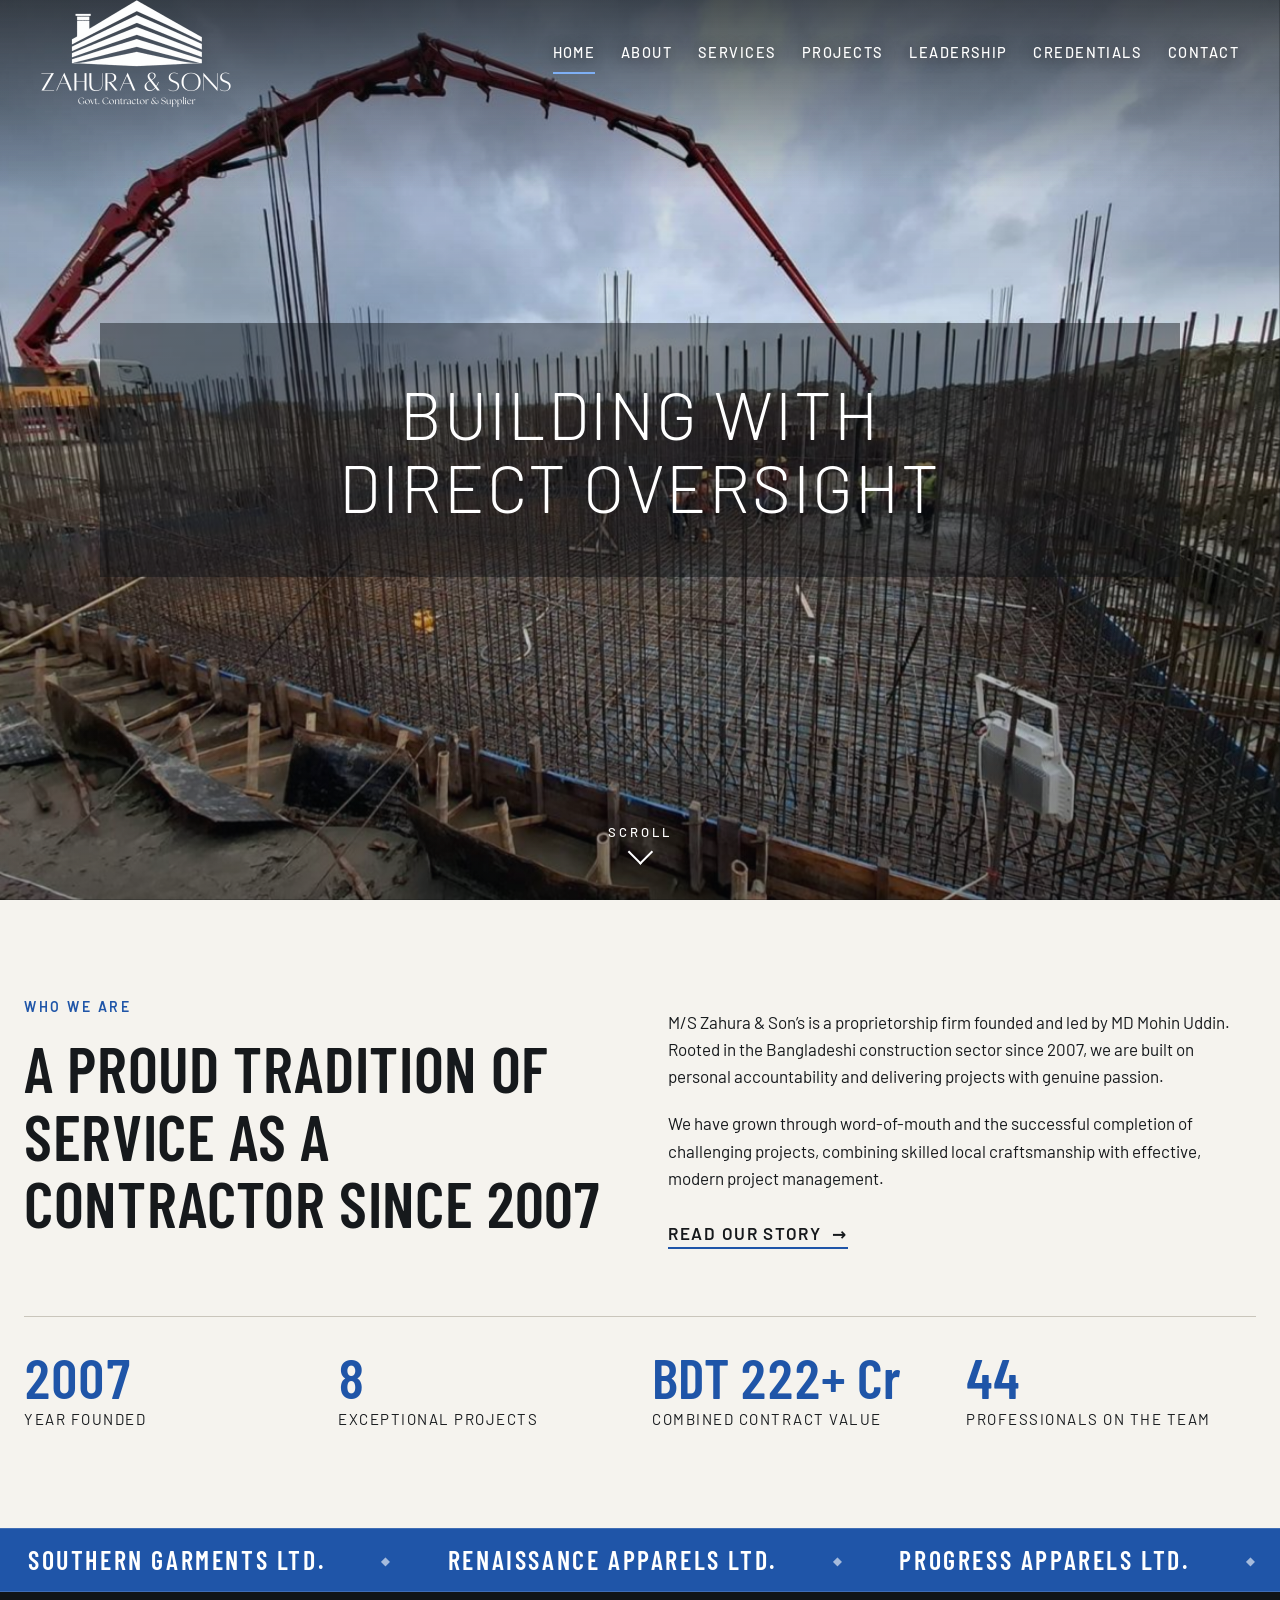
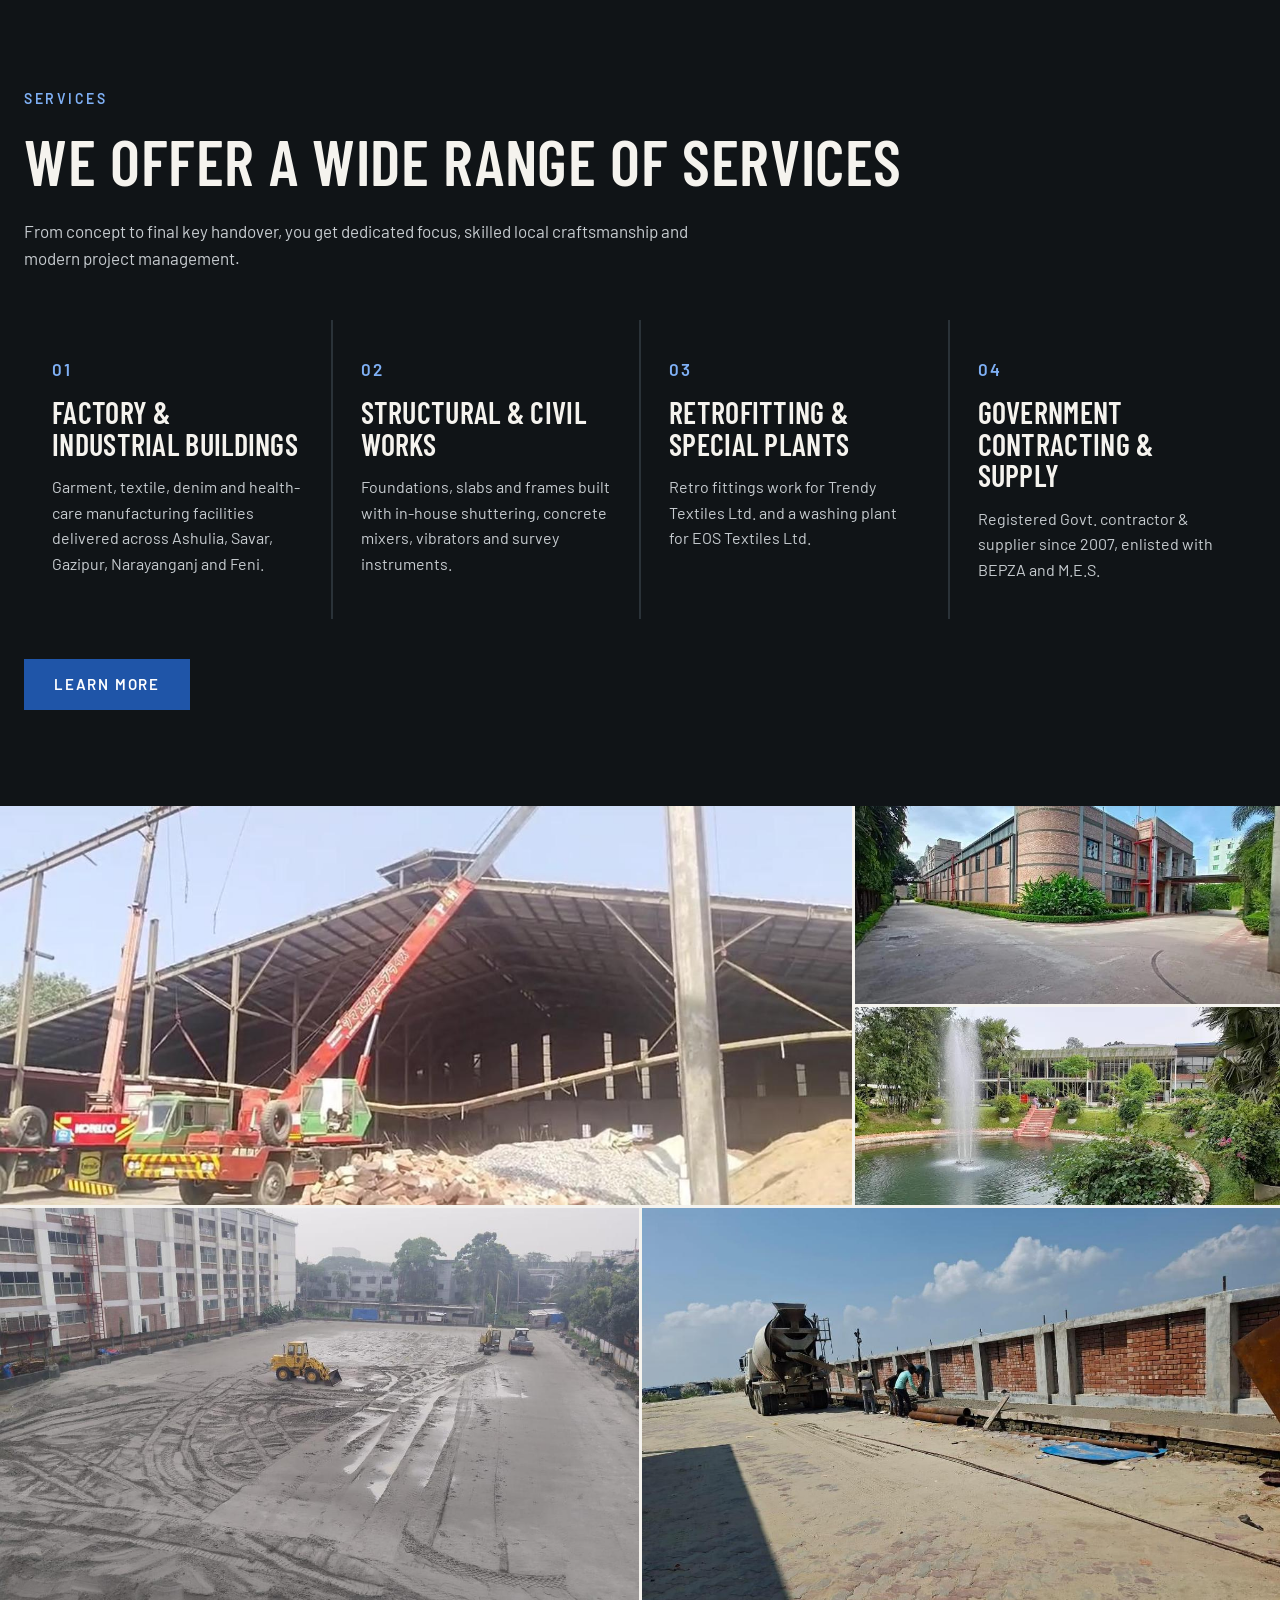
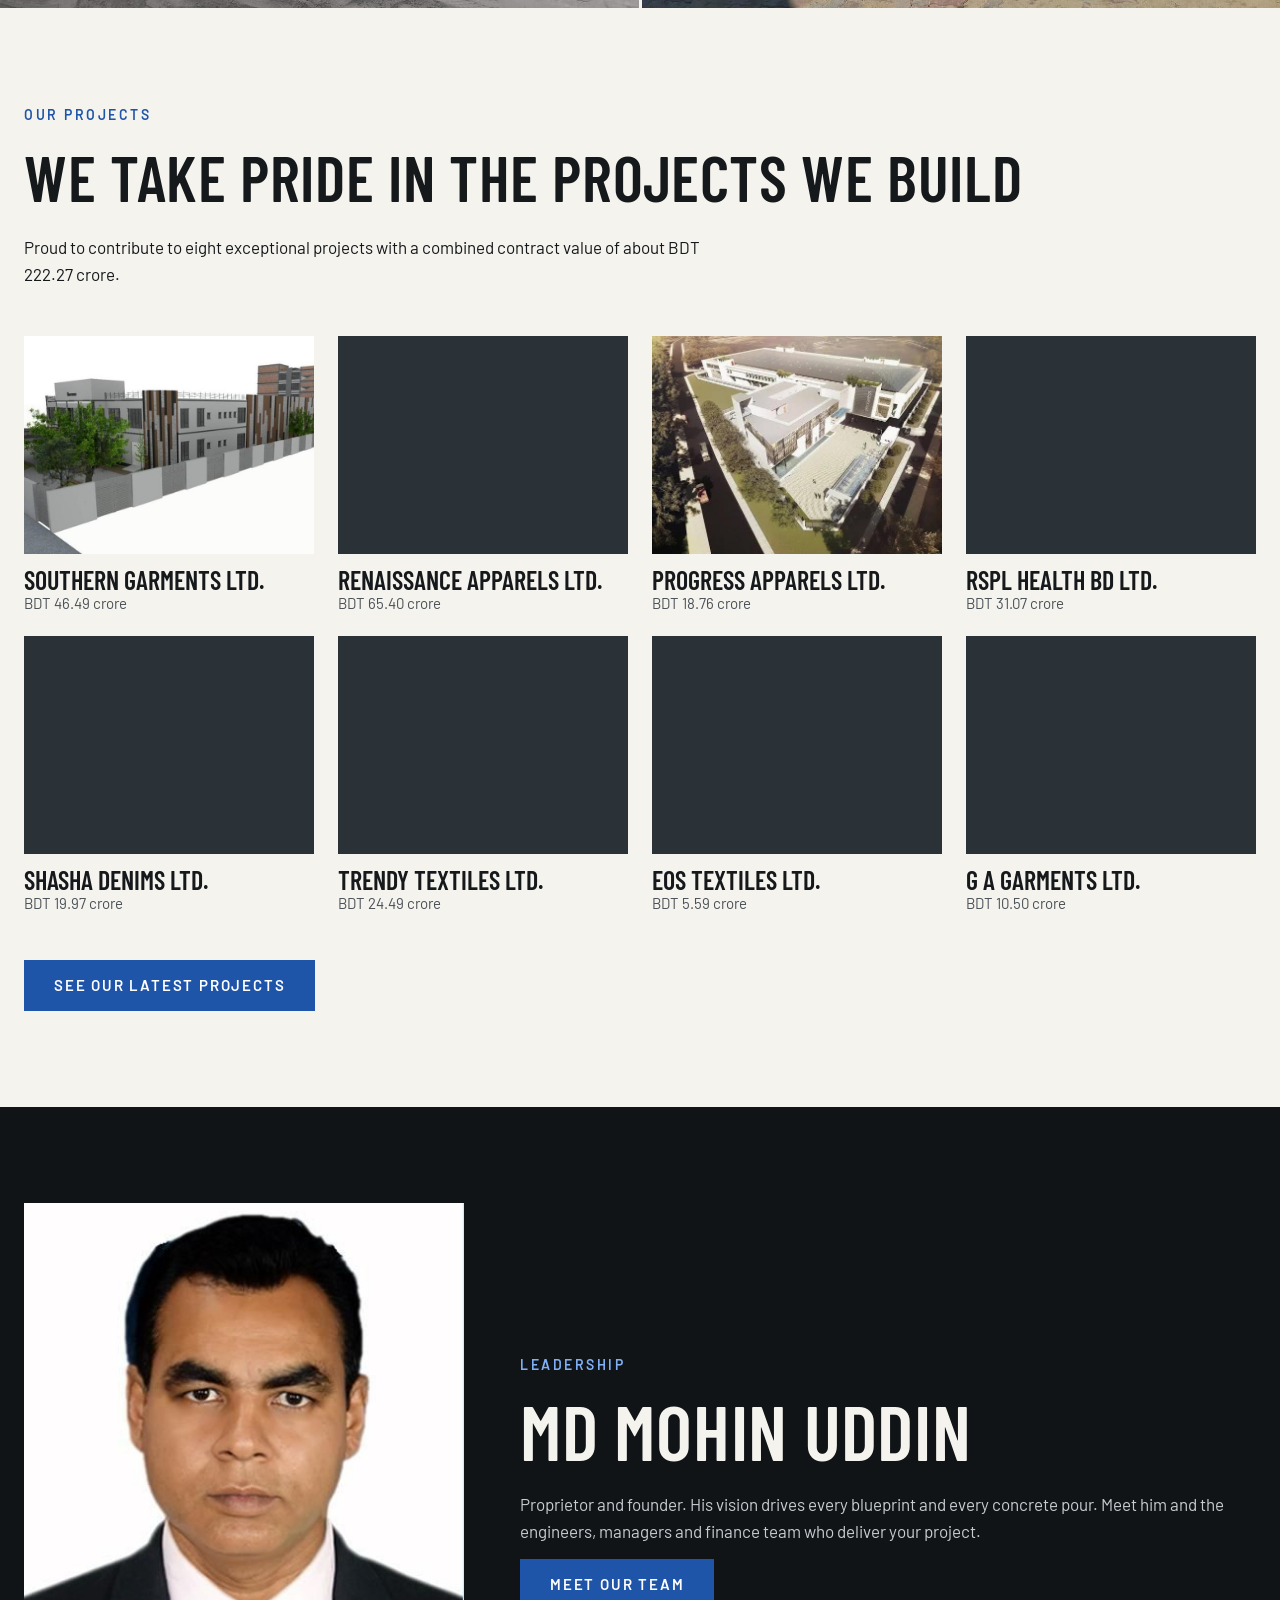
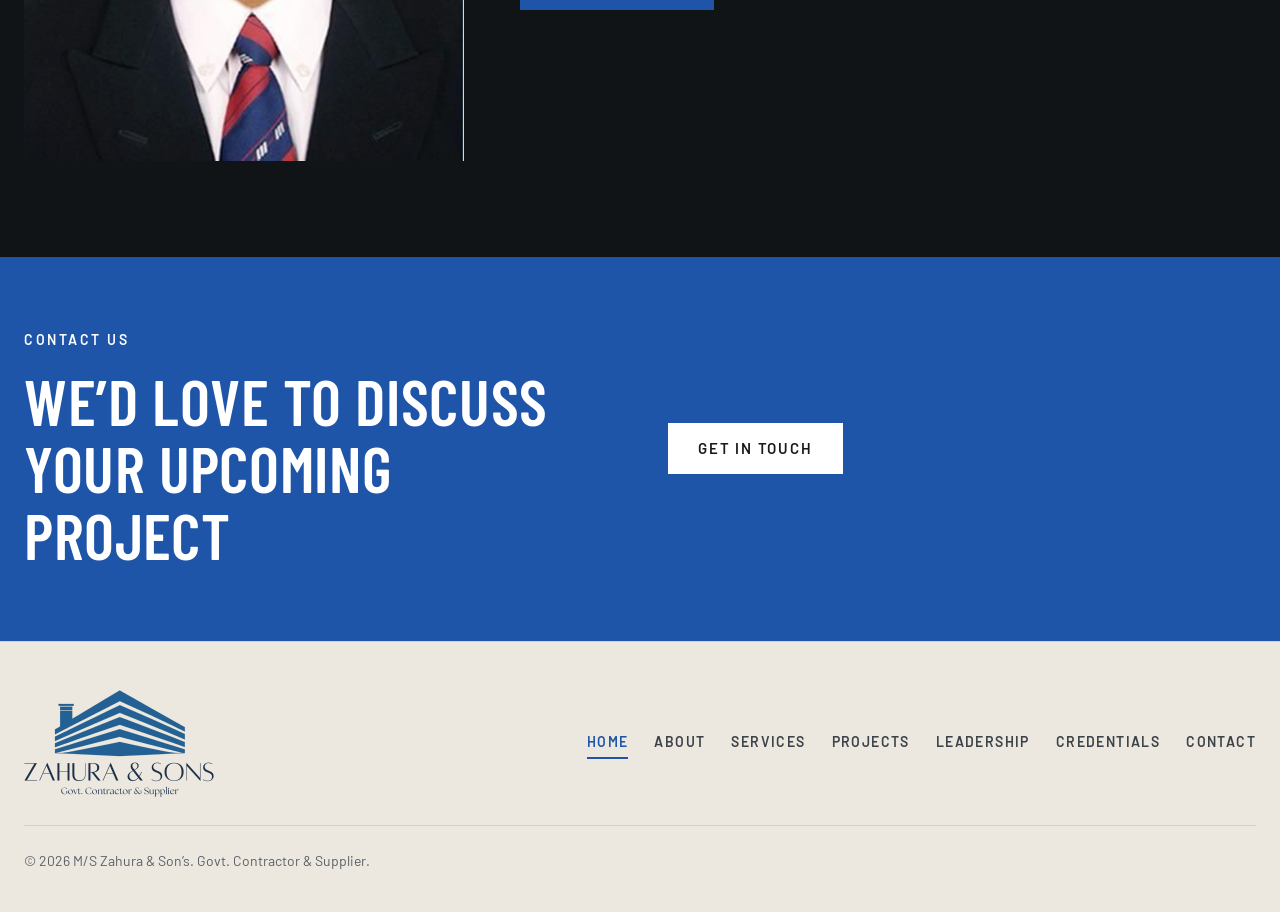
==== index.html @ 0e196f3f "All the files of Zahura & Sons Unchanged main" ====
<!doctype html>
<html lang="en">
<head>
<meta charset="utf-8">
<meta name="viewport" content="width=device-width, initial-scale=1, viewport-fit=cover">
<title>M/S Zahura &amp; Son’s — Govt. Contractor &amp; Supplier</title>
<meta name="description" content="M/S Zahura &amp; Son’s is a government contractor and supplier building factories and industrial projects across Bangladesh since 2007.">
<meta name="theme-color" content="#f5f3ee">
<meta property="og:title" content="M/S Zahura &amp; Son’s — Govt. Contractor &amp; Supplier">
<meta property="og:description" content="M/S Zahura &amp; Son’s is a government contractor and supplier building factories and industrial projects across Bangladesh since 2007.">
<meta property="og:type" content="website">
<link rel="icon" type="image/png" href="images/favicon.png">
<link rel="apple-touch-icon" href="images/apple-touch-icon.png">
<link rel="preconnect" href="https://fonts.googleapis.com">
<link rel="preconnect" href="https://fonts.gstatic.com" crossorigin>
<link rel="stylesheet" href="https://fonts.googleapis.com/css2?family=Barlow+Condensed:wght@500;600&amp;family=Barlow:wght@300;400;500;600&amp;display=swap">
<link rel="preload" as="image" href="images/projects/rspl-health-07.jpg" fetchpriority="high">
<link rel="stylesheet" href="css/styles.css?v=20261030">
</head>
<body>
<a class="skip" href="#main">Skip to content</a>
<header class="site-header top" id="top"><div class="bar">
<a class="brand" href="index.html" aria-label="M/S Zahura &amp; Sons, Govt. Contractor &amp; Supplier: home"><img class="logo-stack" src="images/logo-stacked.png" width="760" height="428" alt="M/S Zahura &amp; Sons, Govt. Contractor &amp; Supplier"><img class="logo-wide" src="images/logo-horizontal.png" width="1100" height="103" alt="M/S Zahura &amp; Sons, Govt. Contractor &amp; Supplier"></a>
<button class="menu" type="button" aria-expanded="false" aria-controls="site-nav" aria-label="Open menu"><span class="bars" aria-hidden="true"><i></i><i></i><i></i></span></button>
<nav class="links" id="site-nav" aria-label="Main"><a href="index.html" class="on" aria-current="page">Home</a><a href="about.html">About</a><a href="services.html">Services</a><a href="projects.html">Projects</a><a href="leadership.html">Leadership</a><a href="credentials.html">Credentials</a><a href="contact.html">Contact</a></nav>
</div></header>
<section class="hero" aria-label="Building with direct oversight">
<div class="hero-bg"><img src="images/projects/rspl-health-07.jpg" width="1200" height="809" alt="Concrete pump boom placing concrete over foundation reinforcement at an industrial site" fetchpriority="high" decoding="async" style="--pos:50% 55%;--pos-m:40% 50%"></div>
<div class="hero-in"><h1 class="hero-t">Building with direct oversight</h1></div>
<a class="hero-scroll" href="#main">Scroll</a>
</section>
<main id="main"><section class="sec" id="intro"><div class="w"><div class="two"><div><p class="eye">Who we are</p><h2>A proud tradition of service as a contractor since 2007</h2></div><div><p>M/S Zahura &amp; Son’s is a proprietorship firm founded and led by MD Mohin Uddin. Rooted in the Bangladeshi construction sector since 2007, we are built on personal accountability and delivering projects with genuine passion.</p><p class="mt20">We have grown through word-of-mouth and the successful completion of challenging projects, combining skilled local craftsmanship with effective, modern project management.</p><a class="lnk" href="about.html">Read our story</a></div></div>
<div class="stats"><div><strong>2007</strong><span>Year founded</span></div><div><strong>8</strong><span>Exceptional projects</span></div><div><strong>BDT 222+ Cr</strong><span>Combined contract value</span></div><div><strong>44</strong><span>Professionals on the team</span></div></div></div></section><div class="tick" aria-label="Clients we have built for"><div class="tick-t" aria-hidden="true"><span>Southern Garments Ltd.</span><span>Renaissance Apparels Ltd.</span><span>Progress Apparels Ltd.</span><span>RSPL Health BD Ltd.</span><span>Shasha Denims Ltd.</span><span>Trendy Textiles Ltd.</span><span>EOS Textiles Ltd.</span><span>G A Garments Ltd.</span><span>Southern Garments Ltd.</span><span>Renaissance Apparels Ltd.</span><span>Progress Apparels Ltd.</span><span>RSPL Health BD Ltd.</span><span>Shasha Denims Ltd.</span><span>Trendy Textiles Ltd.</span><span>EOS Textiles Ltd.</span><span>G A Garments Ltd.</span></div></div><section class="sec dk" id="services"><div class="w"><p class="eye">Services</p><h2>We offer a wide range of services</h2><p class="lede dk-l">From concept to final key handover, you get dedicated focus, skilled local craftsmanship and modern project management.</p><div class="sg"><div class="sc"><span>01</span><h3>Factory &amp; industrial buildings</h3><p>Garment, textile, denim and health-care manufacturing facilities delivered across Ashulia, Savar, Gazipur, Narayanganj and Feni.</p></div><div class="sc"><span>02</span><h3>Structural &amp; civil works</h3><p>Foundations, slabs and frames built with in-house shuttering, concrete mixers, vibrators and survey instruments.</p></div><div class="sc"><span>03</span><h3>Retrofitting &amp; special plants</h3><p>Retro fittings work for Trendy Textiles Ltd. and a washing plant for EOS Textiles Ltd.</p></div><div class="sc"><span>04</span><h3>Government contracting &amp; supply</h3><p>Registered Govt. contractor &amp; supplier since 2007, enlisted with BEPZA and M.E.S.</p></div></div><p class="mt40"><a class="btn" href="services.html">Learn more</a></p></div></section><div class="gal"><img class="gs" src="images/projects/ga-garments-04.jpg" alt="Crane lifting a steel roof frame at G A Garments Ltd." width="1200" height="575" loading="lazy" decoding="async"><img class="gs" src="images/projects/southern-garments-04.jpg" alt="Curved brick factory block at Southern Garments Ltd." width="680" height="510" loading="lazy" decoding="async"><img class="gs" src="images/projects/renaissance-apparels-03.jpg" alt="Landscaped pond and courtyard at Renaissance Apparels Ltd." width="680" height="382" loading="lazy" decoding="async"><img class="gs" src="images/projects/shasha-denims-03.jpg" alt="Wheel loader levelling the ground at Shasha Denims Ltd." width="1200" height="900" loading="lazy" decoding="async"><img class="gs" src="images/projects/rspl-health-22.jpg" alt="Concrete mixer truck beside a new brick wall at RSPL Health BD Ltd." width="1200" height="810" loading="lazy" decoding="async"></div><section class="sec" id="projects"><div class="w"><p class="eye">Our projects</p><h2>We take pride in the projects we build</h2><p class="lede">Proud to contribute to eight exceptional projects with a combined contract value of about BDT 222.27 crore.</p><div class="pzg"><figure class="pz"><img class="ph" src="images/projects/southern-garments-02.jpg" alt="Southern Garments Ltd. site photo" loading="lazy" decoding="async"><figcaption>Southern Garments Ltd.<small>BDT 46.49 crore</small></figcaption></figure><figure class="pz"><img class="ph" src="images/projects/renaissance-apparels-01.jpg" alt="Renaissance Apparels Ltd. site photo" loading="lazy" decoding="async"><figcaption>Renaissance Apparels Ltd.<small>BDT 65.40 crore</small></figcaption></figure><figure class="pz"><img class="ph" src="images/projects/progress-apparels-01.jpg" alt="Progress Apparels Ltd. site photo" loading="lazy" decoding="async"><figcaption>Progress Apparels Ltd.<small>BDT 18.76 crore</small></figcaption></figure><figure class="pz"><img class="ph" src="images/projects/rspl-health-01.jpg" alt="RSPL Health BD Ltd. site photo" loading="lazy" decoding="async"><figcaption>RSPL Health BD Ltd.<small>BDT 31.07 crore</small></figcaption></figure><figure class="pz"><img class="ph" src="images/projects/shasha-denims-01.jpg" alt="Shasha Denims Ltd. site photo" loading="lazy" decoding="async"><figcaption>Shasha Denims Ltd.<small>BDT 19.97 crore</small></figcaption></figure><figure class="pz"><img class="ph" src="images/projects/trendy-textiles-01.jpg" alt="Trendy Textiles Ltd. site photo" loading="lazy" decoding="async"><figcaption>Trendy Textiles Ltd.<small>BDT 24.49 crore</small></figcaption></figure><figure class="pz"><img class="ph" src="images/projects/eos-textiles-01.jpg" alt="EOS Textiles Ltd. site photo" loading="lazy" decoding="async"><figcaption>EOS Textiles Ltd.<small>BDT 5.59 crore</small></figcaption></figure><figure class="pz"><img class="ph" src="images/projects/ga-garments-01.jpg" alt="G A Garments Ltd. site photo" loading="lazy" decoding="async"><figcaption>G A Garments Ltd.<small>BDT 10.50 crore</small></figcaption></figure></div><p class="mt48"><a class="btn" href="projects.html">See our latest projects</a></p></div></section><section class="sec dk" id="leadership"><div class="w"><div class="lead nb"><img src="images/owner.jpg" alt="MD Mohin Uddin, Proprietor"><div><p class="eye">Leadership</p><h3>MD Mohin Uddin</h3><p>Proprietor and founder. His vision drives every blueprint and every concrete pour. Meet him and the engineers, managers and finance team who deliver your project.</p><a class="btn" href="leadership.html">Meet our team</a></div></div></div></section><section class="cta" id="cta"><div class="w"><div class="two"><div><p class="eye">Contact us</p><h2>We’d love to discuss your upcoming project</h2></div><div><a class="btn" href="contact.html">Get in touch</a></div></div></div></section></main>
<footer class="ft"><div class="w"><a class="brand" href="index.html" aria-label="M/S Zahura &amp; Sons: home"><img src="images/logo-stacked.png" width="760" height="428" alt="M/S Zahura &amp; Sons, Govt. Contractor &amp; Supplier" loading="lazy" decoding="async"></a><nav aria-label="Footer"><a href="index.html" class="on" aria-current="page">Home</a><a href="about.html">About</a><a href="services.html">Services</a><a href="projects.html">Projects</a><a href="leadership.html">Leadership</a><a href="credentials.html">Credentials</a><a href="contact.html">Contact</a></nav><span class="copy">© 2026 M/S Zahura &amp; Son’s. Govt. Contractor &amp; Supplier.</span></div></footer>
<script src="js/config.js?v=20261026" defer></script>
<script src="js/main.js?v=20261030" defer></script>
<script src="js/animate.js?v=20261026" defer></script>
</body>
</html>
---- css/styles.css ----
/* ==========================================================================
   M/S Zahura & Son's: stylesheet
   Sections: 1 Base · 2 Header & menu · 3 Full-screen hero · 4 Layout & type
             5 Photo mosaic · 6 Projects · 7 People & credentials · 8 Forms
             9 Footer · 10 Lightbox & extras · 11 Motion · 12 Mobile
   ========================================================================== */

/* ---------- 1. Base ---------- */
:root{
  --paper:#f5f3ee;--ink:#16191c;--night:#101417;--deep:#0a0d0f;
  --blue:#1f55a8;--blue-dk:#17427f;--sky:#7fb0f5;
  --line:#c9c5bb;--muted:#4a5157;--navy:#1a2f47;
  --hdr:#f5f3ee;--hdr-line:#d9d0bd;
  --safe-t:env(safe-area-inset-top,0px);
  --ease:cubic-bezier(.2,.7,.2,1);
}
*{box-sizing:border-box}
html{scroll-behavior:smooth;-webkit-text-size-adjust:100%;text-size-adjust:100%}
body{margin:0;background:var(--paper);color:var(--ink);font:400 17px/1.6 Barlow,system-ui,-apple-system,"Segoe UI",sans-serif;overflow-x:hidden;-webkit-font-smoothing:antialiased}
@supports (overflow:clip){body{overflow-x:clip}}
body.noscroll{overflow:hidden}
img{max-width:100%}
h1,h2,h3,h4{font-family:'Barlow Condensed',Impact,sans-serif;font-weight:600;line-height:1.05;margin:0;text-transform:uppercase;letter-spacing:.01em}
p{margin:0}
a{color:inherit;text-decoration:none}
.w{max-width:1344px;margin:0 auto;padding:0 24px}
.skip{position:fixed;left:12px;top:-60px;z-index:3000;background:var(--blue);color:#fff;padding:12px 18px;font-weight:600;transition:top .2s}
.skip:focus{top:calc(12px + var(--safe-t))}
a:focus-visible,button:focus-visible,input:focus-visible,textarea:focus-visible,img[role=button]:focus-visible{outline:3px solid var(--sky);outline-offset:3px}
.site-header a:focus-visible,.site-header button:focus-visible,.ft a:focus-visible{outline-color:var(--blue)}

/* ---------- 2. Header & menu ---------- */
/* The header lives outside the hero, so no photo or card can ever paint over it. */
.site-header{position:fixed;top:0;left:0;right:0;z-index:1000;transition:transform .45s var(--ease),background-color .3s ease,box-shadow .3s ease}
.site-header.hide{transform:translateY(-110%)}
.bar{position:relative;z-index:1;display:flex;align-items:center;justify-content:space-between;gap:20px}
.brand{display:block;line-height:0}
.brand img{display:block;height:auto}
.brand .logo-stack{width:190px}
.brand .logo-wide{display:none}
.menu{display:none;width:48px;height:48px;padding:0;border:0;background:transparent;cursor:pointer;align-items:center;justify-content:center}
.bars{position:relative;display:block;width:26px;height:18px}
.bars i{position:absolute;left:0;right:0;height:2px;background:var(--navy);transition:transform .3s var(--ease),opacity .2s ease,top .3s var(--ease)}
.bars i:nth-child(1){top:0}.bars i:nth-child(2){top:8px}.bars i:nth-child(3){top:16px}
.menu[aria-expanded=true] .bars i:nth-child(1){top:8px;transform:rotate(45deg)}
.menu[aria-expanded=true] .bars i:nth-child(2){opacity:0}
.menu[aria-expanded=true] .bars i:nth-child(3){top:8px;transform:rotate(-45deg)}
.links{display:flex;align-items:center;gap:clamp(16px,2vw,34px)}
.links a{position:relative;font:500 14.5px/1 Barlow,sans-serif;letter-spacing:.1em;text-transform:uppercase;padding:12px 0;border-bottom:2px solid transparent;transition:border-color .25s ease,color .25s ease}

/* Desktop: transparent over the photo with the logo on a white plate, then a solid light bar once you scroll */
@media(min-width:1100px){
  .bar{padding:0 clamp(24px,3.2vw,56px)}
  .links a{color:#fff;text-shadow:0 1px 14px rgba(0,0,0,.55)}
  .links a:hover,.links a.on{border-color:var(--sky)}
  .site-header.top::before{content:"";position:absolute;left:0;right:0;top:0;height:190px;background:linear-gradient(rgba(8,11,14,.6),rgba(8,11,14,0));pointer-events:none}
  .site-header.top .brand{background:transparent;padding:0;box-shadow:none}
  .site-header.top .brand .logo-stack{filter:brightness(0) invert(1)}
  .site-header:not(.top){background:var(--hdr);box-shadow:0 1px 0 var(--hdr-line),0 10px 28px rgba(16,20,23,.08)}
  .site-header:not(.top) .bar{height:84px}
  .site-header:not(.top) .brand .logo-stack{display:none}
  .site-header:not(.top) .brand .logo-wide{display:block;height:46px;width:auto}
  .site-header:not(.top) .links a{color:var(--navy);text-shadow:none}
  .site-header:not(.top) .links a:hover,.site-header:not(.top) .links a.on{border-color:var(--blue)}
}

/* Phones & tablets: a solid light bar (matches the browser's top strip) and a full-screen menu */
@media(max-width:1099px){
  .site-header{background:var(--hdr);box-shadow:0 1px 0 var(--hdr-line);padding-top:var(--safe-t)}
  .bar{height:64px;padding:0 6px 0 18px}
  .brand .logo-stack{display:none}
  .brand .logo-wide{display:block;width:min(300px,calc(100vw - 92px));height:auto}
  .menu{display:flex}
  .links{position:fixed;left:0;right:0;top:0;z-index:-1;height:100vh;height:100dvh;flex-direction:column;align-items:stretch;justify-content:flex-start;gap:0;padding:calc(var(--safe-t) + 88px) 28px 40px;background:var(--hdr);overflow-y:auto;opacity:0;visibility:hidden;transform:translateY(-10px);transition:opacity .3s ease,transform .35s var(--ease),visibility 0s linear .35s}
  .links.open{opacity:1;visibility:visible;transform:none;transition-delay:0s}
  .links a{font:500 28px/1.15 Barlow,sans-serif;letter-spacing:.05em;color:var(--ink);padding:17px 0;border-bottom:1px solid var(--hdr-line)}
  .links a.on{color:var(--blue)}
}

/* ---------- 3. Full-screen hero (every page) ---------- */
.hero{position:relative;isolation:isolate;overflow:hidden;display:flex;align-items:center;justify-content:center;height:100vh;height:100svh;min-height:540px;background:var(--night);color:#fff}
.hero-bg{position:absolute;inset:0;z-index:-2;will-change:transform}
.hero-bg img{display:block;width:100%;height:100%;max-width:none;object-fit:cover;object-position:var(--pos,50% 50%)}
.hero::after{content:"";position:absolute;inset:0;z-index:-1;background:linear-gradient(180deg,rgba(8,12,16,.3),rgba(8,12,16,.04) 38%,rgba(8,12,16,.38))}
.hero-in{width:100%;display:flex;justify-content:center;padding:0 24px;will-change:transform,opacity}
.hero-t{max-width:min(1080px,100%);margin:0;padding:clamp(26px,4.2vw,58px) clamp(24px,6vw,92px);background:rgba(14,18,22,.46);text-align:center;text-transform:uppercase;font:300 clamp(30px,5.2vw,76px)/1.1 Barlow,sans-serif;letter-spacing:.03em;text-wrap:balance;animation:heroIn 1.1s var(--ease) .15s both}
.hero-scroll{position:absolute;left:50%;bottom:clamp(18px,3.4vh,34px);transform:translateX(-50%);display:flex;flex-direction:column;align-items:center;gap:6px;font:500 13px/1 Barlow,sans-serif;letter-spacing:.22em;text-transform:uppercase;color:#fff;padding:8px 14px}
.hero-scroll::after{content:"";width:16px;height:16px;border-right:2px solid #fff;border-bottom:2px solid #fff;transform:rotate(45deg);margin-top:-2px;animation:bob 1.8s ease-in-out infinite}
main{position:relative;z-index:2;background:var(--paper)}
@media(max-width:700px){.hero-bg img{object-position:var(--pos-m,var(--pos,50% 50%))}}

/* ---------- 4. Layout & type ---------- */
.sec{padding:96px 0}.dk{background:var(--night);color:var(--paper)}.alt{background:#e9e6df}
.eye{font-size:14px;font-weight:600;letter-spacing:.18em;text-transform:uppercase;color:var(--blue);margin-bottom:16px}
.dk .eye{color:var(--sky)}
h2{font-size:clamp(36px,5vw,64px);margin-bottom:24px}
.btn{display:inline-block;background:var(--blue);color:#fff;font:600 15px/1 Barlow,sans-serif;letter-spacing:.12em;text-transform:uppercase;padding:18px 30px;border:0;cursor:pointer;transition:background .25s ease,transform .25s ease,box-shadow .25s ease}
.btn:hover{background:var(--blue-dk);transform:translateY(-3px);box-shadow:0 10px 24px rgba(31,85,168,.35)}
.btn:active{transform:translateY(-1px)}
.btn:disabled{opacity:.8;cursor:progress;transform:none;box-shadow:none}
.lnk{font-weight:600;letter-spacing:.1em;text-transform:uppercase;border-bottom:2px solid var(--blue);padding-bottom:4px;transition:color .25s ease}
.lnk:hover{color:var(--blue)}
.lnk::after{content:"\2192";display:inline-block;margin-left:.6em;transition:transform .25s ease}
.lnk:hover::after{transform:translateX(6px)}
.two{display:flex;flex-wrap:wrap;gap:56px;align-items:center}.two>*{flex:1 1 420px;min-width:0}
.stats{display:flex;flex-wrap:wrap;gap:24px;margin-top:56px;border-top:1px solid var(--line);padding-top:32px}
.stats div{flex:1 1 200px}
.stats strong{display:block;font:600 56px/1 'Barlow Condensed',sans-serif;color:var(--blue);font-variant-numeric:tabular-nums}
.stats span{font-size:15px;text-transform:uppercase;letter-spacing:.1em}
.about img{width:100%;display:block}
.vals{display:flex;flex-wrap:wrap;gap:12px;margin-top:28px}
.vals span{border:1px solid var(--ink);padding:8px 18px;font-weight:600;letter-spacing:.1em;text-transform:uppercase;font-size:14px}
.pts p{padding:16px 0;border-top:1px solid var(--line)}
.pts b{display:block;font:600 22px 'Barlow Condensed',sans-serif;text-transform:uppercase}
.sg{display:grid;grid-template-columns:repeat(auto-fit,minmax(250px,1fr));gap:2px;background:#2a3238;margin-top:48px}
.sc{background:var(--night);padding:36px 28px;transition:background .35s ease,transform .35s ease,box-shadow .35s ease}
.sc:hover{position:relative;z-index:1;background:#171e24;transform:translateY(-6px);box-shadow:inset 0 3px 0 var(--sky),0 18px 30px rgba(0,0,0,.35)}
.sc span{color:var(--sky);font-weight:600;letter-spacing:.14em}
.sc h3{font-size:30px;margin:14px 0}
.sc p{color:#c7ccd0;font-size:16px}
.eqs{display:grid;grid-template-columns:repeat(auto-fill,minmax(200px,1fr));gap:24px;margin-top:64px;padding-top:40px;border-top:1px solid #2a3238}
.eqs strong{display:block;font:600 44px/1 'Barlow Condensed',sans-serif;color:var(--sky);font-variant-numeric:tabular-nums}
.eqs span{font-size:15px;color:#c7ccd0;text-transform:uppercase;letter-spacing:.08em}
.cta{background:var(--blue);color:#fff;padding:72px 0}
.cta .eye{color:#fff}.cta h2{margin:0}
.cta .btn{background:#fff;color:var(--ink)}.cta .btn:hover{background:#e9e6df;box-shadow:0 10px 24px rgba(0,0,0,.25)}
.mt20{margin:20px 0 28px}.mt24{margin-top:24px}.mt40{margin-top:40px}.mt48{margin-top:48px}
.lede{max-width:720px}.lede.dk-l{color:#c7ccd0}

/* ---------- 5. Photo mosaic (Harper-style frame of photos) ---------- */
.gal{display:grid;grid-template-columns:repeat(12,1fr);grid-auto-rows:clamp(110px,15.5vw,330px);gap:3px;background:var(--paper)}
.gal .gs{display:block;width:100%;height:100%;object-fit:cover;background:#2a3238;cursor:zoom-in;transition:filter .4s ease}
.gal .gs:hover{filter:brightness(1.1) saturate(1.05)}
.gal .gs:nth-child(1){grid-column:1/9;grid-row:1/3}
.gal .gs:nth-child(2){grid-column:9/13;grid-row:1}
.gal .gs:nth-child(3){grid-column:9/13;grid-row:2}
.gal .gs:nth-child(4){grid-column:1/7;grid-row:3/5}
.gal .gs:nth-child(5){grid-column:7/13;grid-row:3/5}

/* ---------- 6. Projects ---------- */
.pzg{display:grid;grid-template-columns:repeat(auto-fill,minmax(280px,1fr));gap:24px;margin-top:48px}
.pz{position:relative;margin:0}
.pz .ph{width:100%}
.pz figcaption{margin-top:12px;font:600 26px/1.1 'Barlow Condensed',sans-serif;text-transform:uppercase;transition:color .25s ease}
.pz:hover figcaption{color:var(--blue)}
.pz small{display:block;font:400 15px Barlow,sans-serif;text-transform:none;color:var(--muted)}
.pz-l{position:absolute;inset:0;z-index:2}
.pz-l:focus-visible{outline:3px solid var(--sky)}
.imw{display:block;overflow:hidden}
.imw img{transition:transform .9s var(--ease)}
.pz:hover .imw img,.pc:hover .imw img{transform:scale(1.06)}
.chips{display:flex;flex-wrap:wrap;gap:10px;margin-top:32px;scroll-margin-top:92px}
.chip{font:600 14px Barlow,sans-serif;letter-spacing:.08em;text-transform:uppercase;padding:10px 18px;border:1px solid var(--ink);background:transparent;color:var(--ink);cursor:pointer;transition:background .2s,color .2s,transform .2s}
.chip:hover{transform:translateY(-2px)}
.chip.on{background:var(--blue);border-color:var(--blue);color:#fff}
.pjt{margin-top:72px;scroll-margin-top:92px}
.pjt[hidden]{display:none}
.pjh{display:flex;flex-wrap:wrap;justify-content:space-between;gap:20px;align-items:flex-end;padding-bottom:20px;border-bottom:2px solid var(--ink);margin-bottom:16px}
.pjh h3{font-size:clamp(32px,4vw,52px)}
.pjh p{max-width:560px;color:var(--muted);font-size:16px}
.num{font-weight:600;letter-spacing:.14em;color:var(--blue)}
.val{text-align:right}
.val span{display:block;font-size:13px;letter-spacing:.14em;text-transform:uppercase;color:var(--muted)}
.val strong{font:600 32px/1.1 'Barlow Condensed',sans-serif}
.val em{display:block;font-style:normal;font-size:14px;color:var(--muted)}
.pg{display:grid;grid-template-columns:repeat(auto-fill,minmax(200px,1fr));gap:10px}
.ph{aspect-ratio:4/3}
.feat{height:100%;min-height:0}
@media(min-width:760px){.feat{grid-column:span 2;grid-row:span 2;aspect-ratio:auto}}
img.ph,img.pt,img.cs,img.ws,img.gs{display:block;width:100%;object-fit:cover;background:#2a3238}
.pg .ph{position:relative;cursor:zoom-in;transition:transform .35s ease,box-shadow .35s ease}
.pg .ph:hover{z-index:2;transform:scale(1.035);box-shadow:0 14px 30px rgba(0,0,0,.35)}

/* ---------- 7. People & credentials ---------- */
.lead{display:flex;flex-wrap:wrap;gap:56px;align-items:center;margin-bottom:80px}
.lead>*{flex:1 1 380px;min-width:0}
.lead.nb{margin-bottom:0}
.lead img{width:100%;max-width:440px;display:block}
.lead h3{font-size:clamp(44px,6vw,80px);margin:8px 0 20px}
.lead p{color:#c7ccd0;margin-bottom:14px}
.pcs{display:grid;grid-template-columns:repeat(auto-fill,minmax(220px,1fr));gap:28px}
.pt{aspect-ratio:4/5;margin-bottom:16px;object-position:50% 20%}
.pc h4{font-size:26px}
.pc p{font-size:15px;color:#c7ccd0}
.pc .role{color:var(--sky);font-weight:600;margin-top:6px}
.pc .exp{margin-top:8px;font-size:13px;letter-spacing:.06em;text-transform:uppercase}
.pc .imw{margin-bottom:16px}.pc .imw .pt{margin-bottom:0}
h3.sub{font-size:36px;margin:72px 0 28px;padding-top:24px;border-top:1px solid #2a3238}
h3.sub.first{margin-top:0}
h3.sub.light{border-color:var(--line)}
.cg{display:grid;grid-template-columns:repeat(auto-fill,minmax(220px,1fr));gap:24px}
.cf{margin:0}
.cs{aspect-ratio:380/540;border:1px solid var(--line)}
.cf figcaption{margin-top:10px;font-weight:600;font-size:15px}
.wg{display:grid;grid-template-columns:repeat(auto-fill,minmax(110px,1fr));gap:6px;margin-top:20px}
.ws{aspect-ratio:230/320;border:1px solid var(--line)}
img.cs,img.ws{object-fit:contain;background:#ece9e2;cursor:zoom-in;position:relative;transition:transform .35s ease,box-shadow .35s ease}
.cs:hover,.ws:hover{z-index:2;transform:translateY(-4px);box-shadow:0 12px 24px rgba(0,0,0,.2)}

/* ---------- 8. Forms & contact ---------- */
form{display:flex;flex-direction:column;gap:18px}
label{font-size:13px;letter-spacing:.14em;text-transform:uppercase;display:block;margin-bottom:6px}
input,textarea{width:100%;background:#1b2126;border:1px solid #3a444c;color:var(--paper);padding:14px;font:17px Barlow,sans-serif;border-radius:0;transition:border-color .2s ease,background .2s ease}
input:focus,textarea:focus{border-color:var(--sky);background:#20282f}
input.bad,textarea.bad{border-color:#ff8a78}
.ct p{margin-bottom:14px;color:#c7ccd0}
.ct b{color:var(--paper);display:block;font-size:13px;letter-spacing:.14em;text-transform:uppercase}
.ct a{color:var(--sky);border-bottom:1px solid transparent}.ct a:hover{border-color:var(--sky)}
.ct p[hidden],.fnote[hidden]{display:none}
.fnote{font-size:14px;color:#aab1b6;margin:0}
.hp{position:absolute;left:-9999px;width:1px;height:1px;overflow:hidden}
#form-status{min-height:1.6em;margin:0;font-weight:500}
#form-status.ok{color:#9be3a8}#form-status.err{color:#ffb4a8}

/* ---------- 9. Footer (light, so the exact logo shows in its own colours) ---------- */
.ft{position:relative;z-index:2;background:#ece8df;color:#3b4248;padding:48px 0 40px;border-top:1px solid var(--hdr-line);font-size:15px}
.ft .w{display:flex;flex-wrap:wrap;gap:28px 48px;justify-content:space-between;align-items:center}
.ft .brand img{width:190px}
.ft nav{display:flex;flex-wrap:wrap;gap:8px 26px}
.ft nav a{font:600 14px/1 Barlow,sans-serif;letter-spacing:.1em;text-transform:uppercase;padding:8px 0;border-bottom:2px solid transparent;transition:color .2s,border-color .2s}
.ft nav a:hover,.ft nav a.on{color:var(--blue);border-color:var(--blue)}
.ft .copy{flex:1 1 100%;padding-top:24px;border-top:1px solid var(--hdr-line);color:#5a6168;font-size:14px}

/* ---------- 10. Lightbox, ticker, progress, back-to-top ---------- */
.lb{position:fixed;inset:0;z-index:2000;background:rgba(6,9,11,.94);display:flex;align-items:center;justify-content:center;padding:24px;animation:fade .25s ease both}
.lb[hidden]{display:none}
.lb img{max-width:100%;max-height:100%;object-fit:contain;animation:pop .35s var(--ease) both}
.lb-x{position:absolute;top:calc(16px + var(--safe-t));right:20px;background:#fff;color:var(--ink);border:0;font-size:28px;line-height:1;width:48px;height:48px;cursor:pointer}
.lb-n{position:absolute;top:50%;transform:translateY(-50%);width:52px;height:72px;border:0;background:rgba(255,255,255,.12);color:#fff;font-size:44px;line-height:1;cursor:pointer;transition:background .2s}
.lb-n:hover{background:rgba(255,255,255,.3)}.lb-n[hidden]{display:none}
.lb-p{left:12px}.lb-f{right:12px}
.lb-c{position:absolute;left:0;right:0;bottom:14px;text-align:center;color:#c7ccd0;font-size:14px;letter-spacing:.08em;padding:0 70px}
.tick{overflow:hidden;background:var(--blue);color:#fff;padding:18px 0;border-block:1px solid rgba(255,255,255,.15)}
.tick-t{display:flex;width:max-content;animation:marq 38s linear infinite}
.tick:hover .tick-t{animation-play-state:paused}
.tick span{font:600 26px/1 'Barlow Condensed',sans-serif;letter-spacing:.1em;text-transform:uppercase;padding:0 28px;white-space:nowrap;display:flex;align-items:center;gap:56px}
.tick span::after{content:"\25C6";font-size:11px;opacity:.6}
.prog{position:fixed;top:0;left:0;right:0;height:3px;background:linear-gradient(90deg,var(--blue),var(--sky));transform:scaleX(0);transform-origin:0 50%;z-index:1100;pointer-events:none}
.totop{position:fixed;right:20px;bottom:calc(20px + env(safe-area-inset-bottom,0px));z-index:900;width:48px;height:48px;border:0;background:var(--blue);color:#fff;font-size:22px;line-height:1;cursor:pointer;opacity:0;visibility:hidden;transform:translateY(14px);transition:opacity .3s ease,transform .3s ease,visibility .3s,background .2s ease}
.totop.show{opacity:1;visibility:visible;transform:none}
.totop.show:hover{background:var(--blue-dk);transform:translateY(-3px)}

/* ---------- 11. Motion ---------- */
@keyframes heroIn{from{opacity:0;transform:translateY(18px)}to{opacity:1;transform:none}}
@keyframes fade{from{opacity:0}to{opacity:1}}
@keyframes pop{from{opacity:0;transform:scale(.96)}to{opacity:1;transform:none}}
@keyframes bob{0%,100%{transform:translateY(0) rotate(45deg)}50%{transform:translateY(6px) rotate(45deg)}}
@keyframes spin{to{transform:rotate(360deg)}}
@keyframes marq{to{transform:translateX(-50%)}}
@keyframes flt{from{opacity:0;transform:translateY(22px)}to{opacity:1;transform:none}}
@keyframes rise{from{opacity:0;transform:translateY(14px)}to{opacity:1;transform:none}}
article.flt{animation:flt .6s var(--ease) both}
#form-status.ok,#form-status.err{animation:rise .5s ease both}
.btn.loading{color:transparent;position:relative}
.btn.loading::after{content:"";position:absolute;left:50%;top:50%;width:20px;height:20px;margin:-10px 0 0 -10px;border:3px solid rgba(255,255,255,.4);border-top-color:#fff;border-radius:50%;animation:spin .7s linear infinite}
/* Scroll reveal: classes are added by js/animate.js only to blocks that start below the screen */
.rv{opacity:0;transform:translate3d(0,26px,0);transition:opacity .75s var(--ease),transform .75s var(--ease)!important;transition-delay:var(--d,0ms)!important}
.rv.in{opacity:1;transform:none}
@media(prefers-reduced-motion:reduce){
  html{scroll-behavior:auto}
  *,*::before,*::after{animation-duration:.001ms!important;animation-delay:0s!important;animation-iteration-count:1!important;transition-duration:.001ms!important;transition-delay:0s!important}
  .rv{opacity:1;transform:none}
  .tick-t{animation:none;flex-wrap:wrap;width:auto}
}
@media print{.rv{opacity:1!important;transform:none!important}.prog,.totop,.site-header{display:none}.hero{height:auto;min-height:320px}}

/* ---------- 12. Mobile ---------- */
@media(max-width:860px){.sec{padding:64px 0}.val{text-align:left}}
@media(max-width:700px){
  .gal{grid-template-columns:1fr 1fr;grid-auto-rows:44vw}
  .gal .gs:nth-child(n){grid-column:auto;grid-row:auto}
  .gal .gs:nth-child(1){grid-column:1/3;height:64vw}
  .chips{gap:8px;margin-top:24px}
  .chip{font-size:13px;padding:9px 13px}
  .hero-t{padding:24px 22px}
  .lb-n{width:40px;height:56px;font-size:34px}.lb-p{left:4px}.lb-f{right:4px}
  .ft .w{flex-direction:column;align-items:flex-start}
}
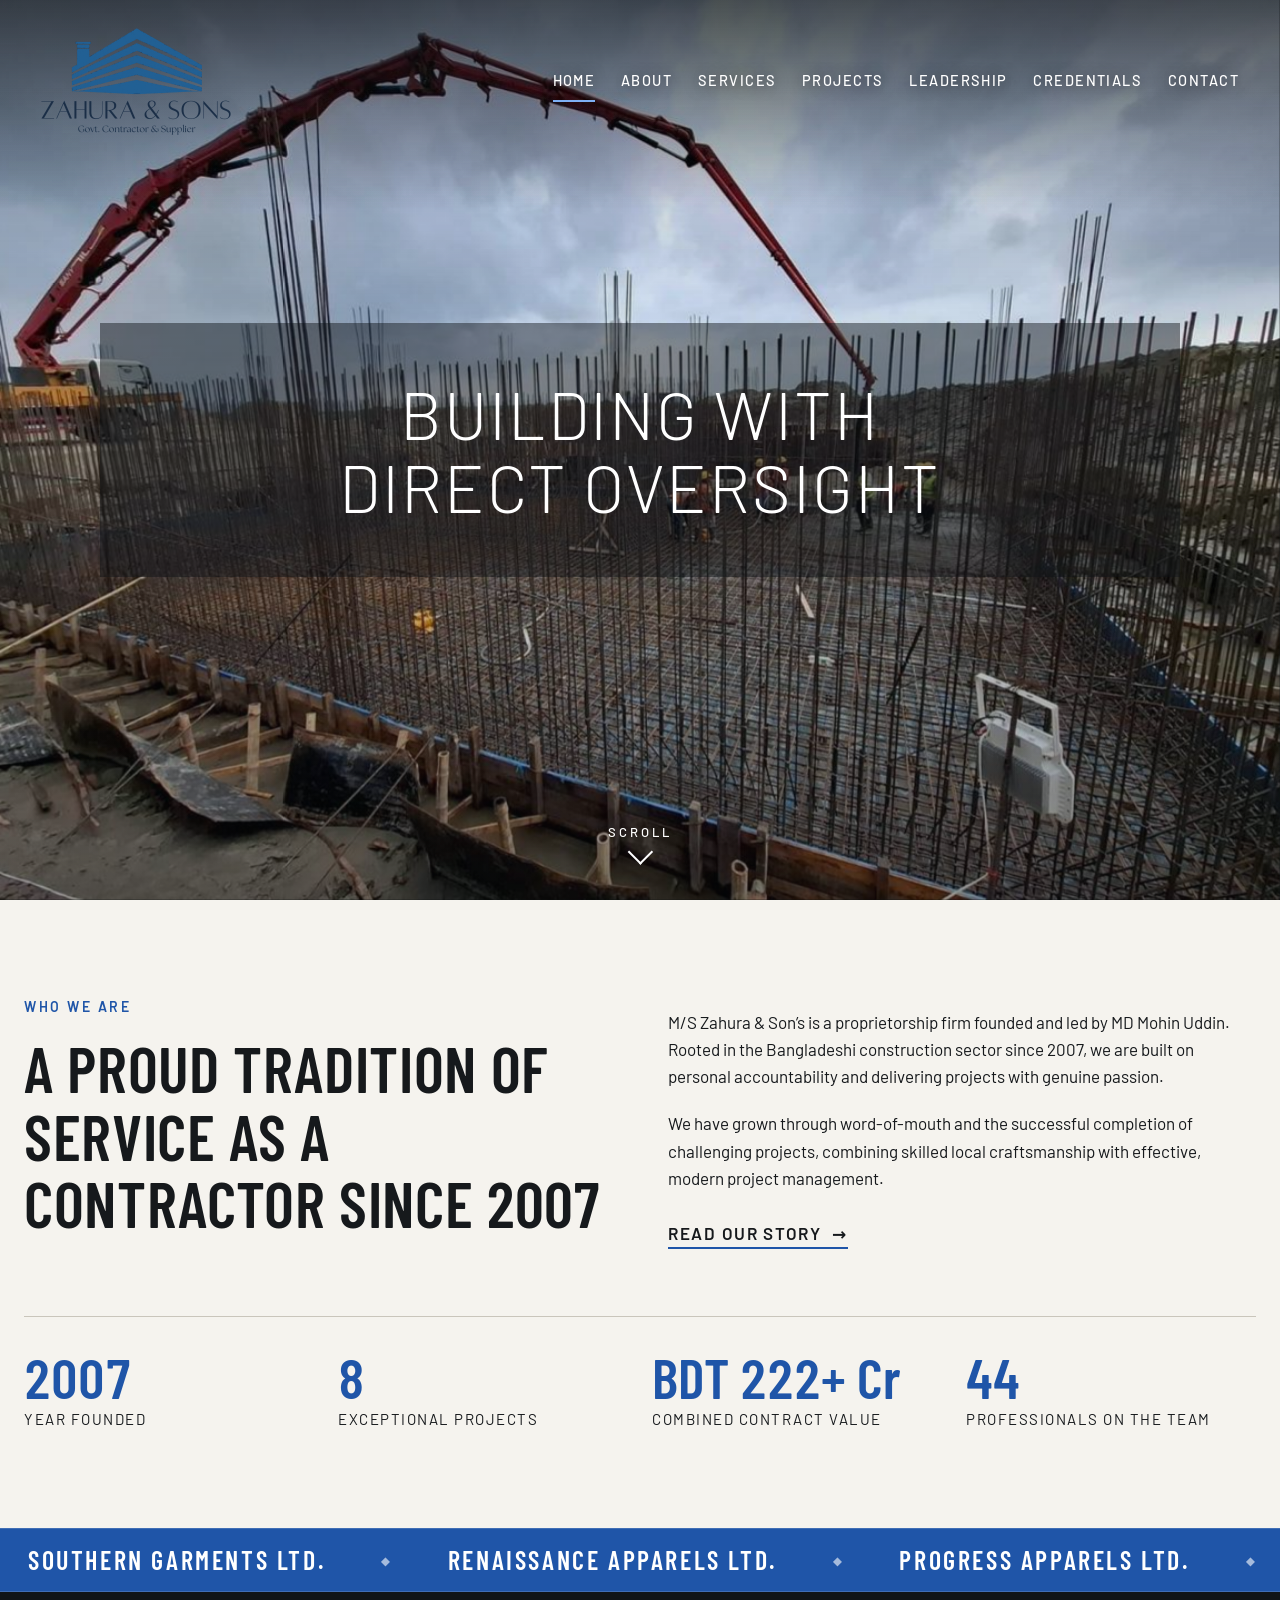
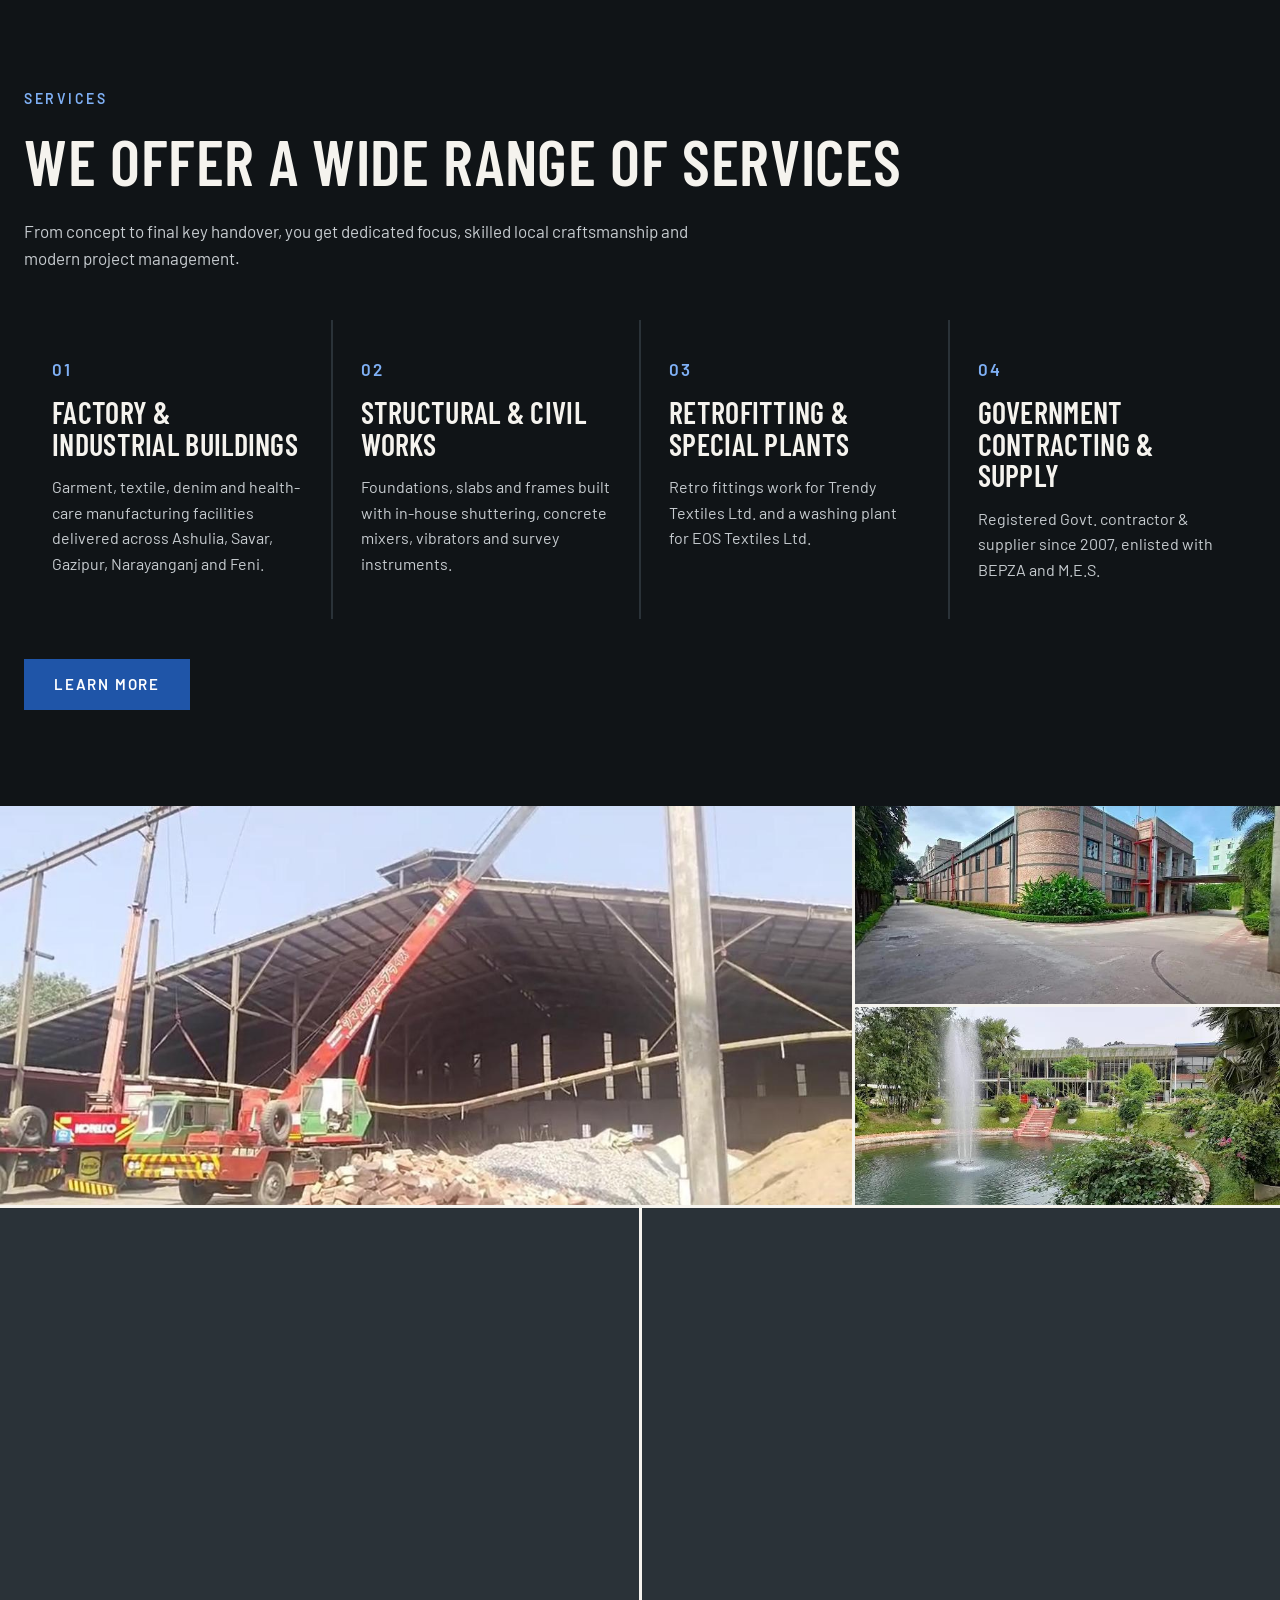
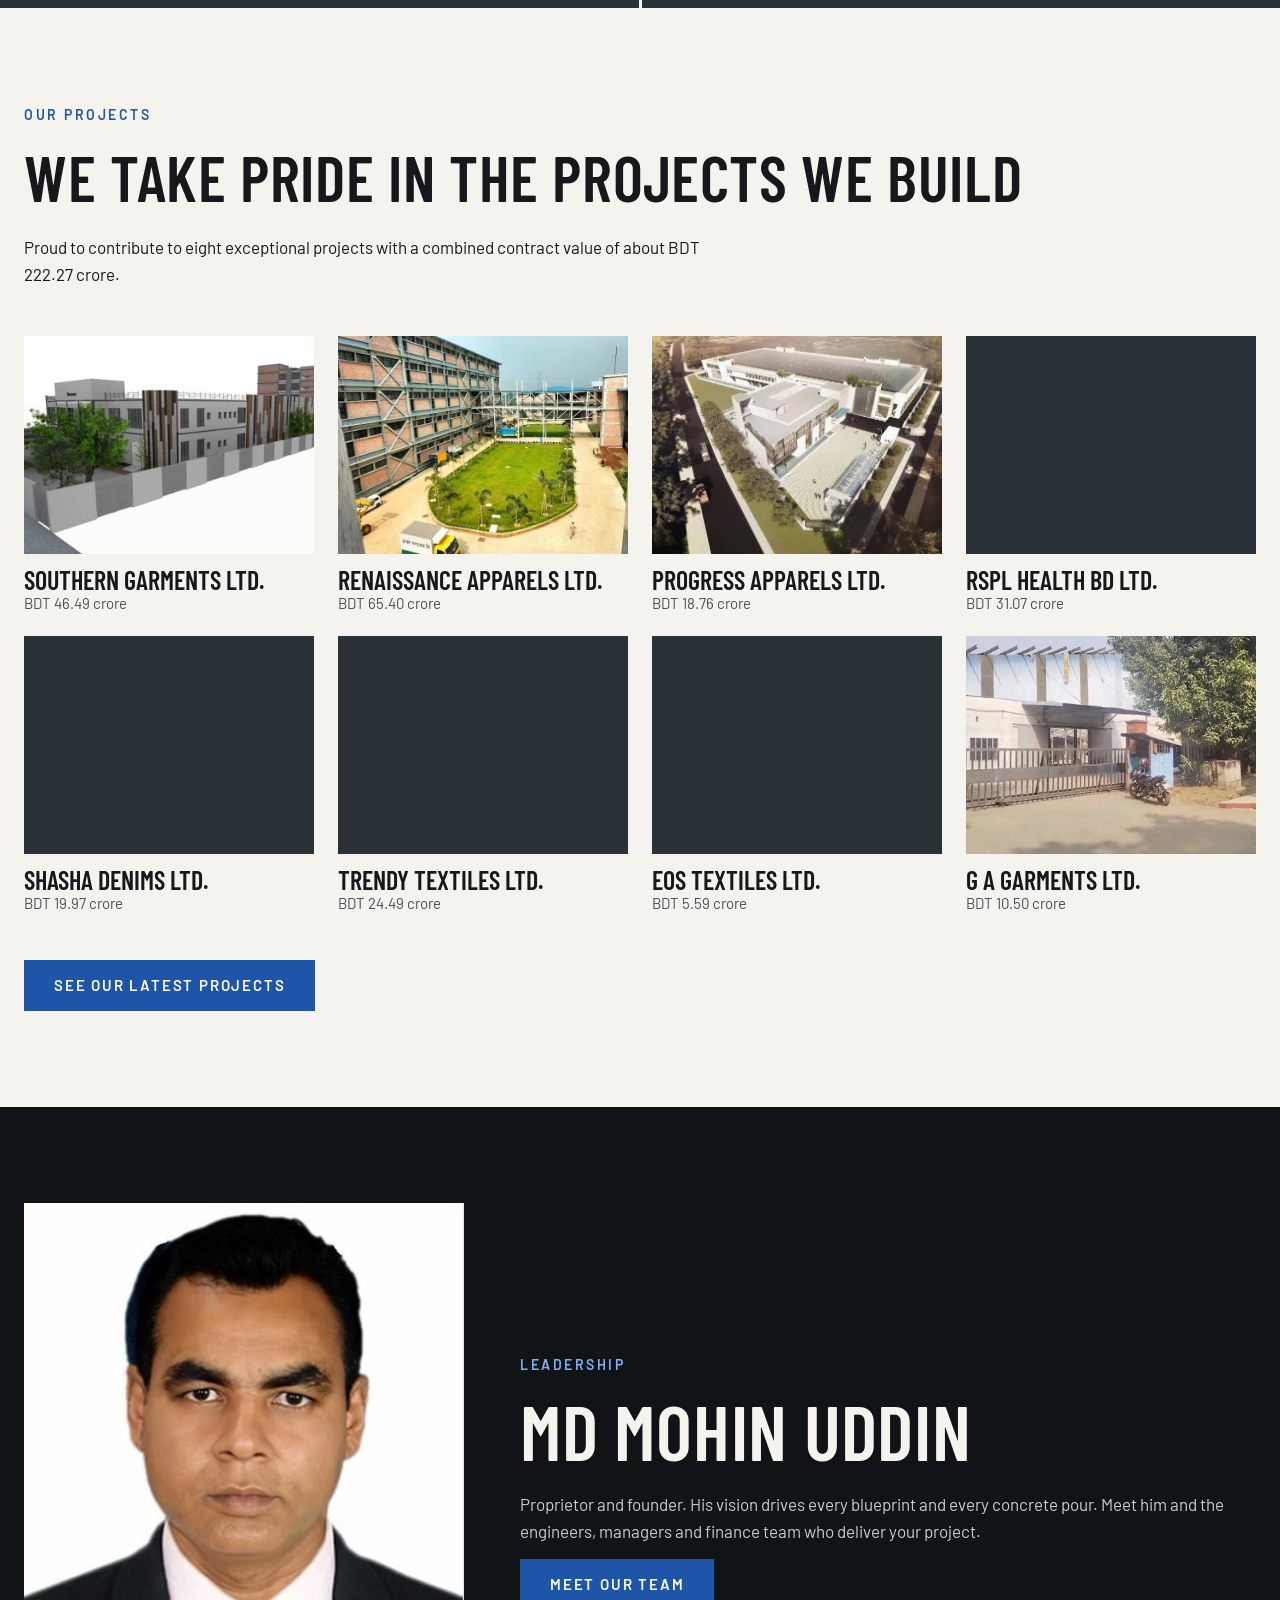
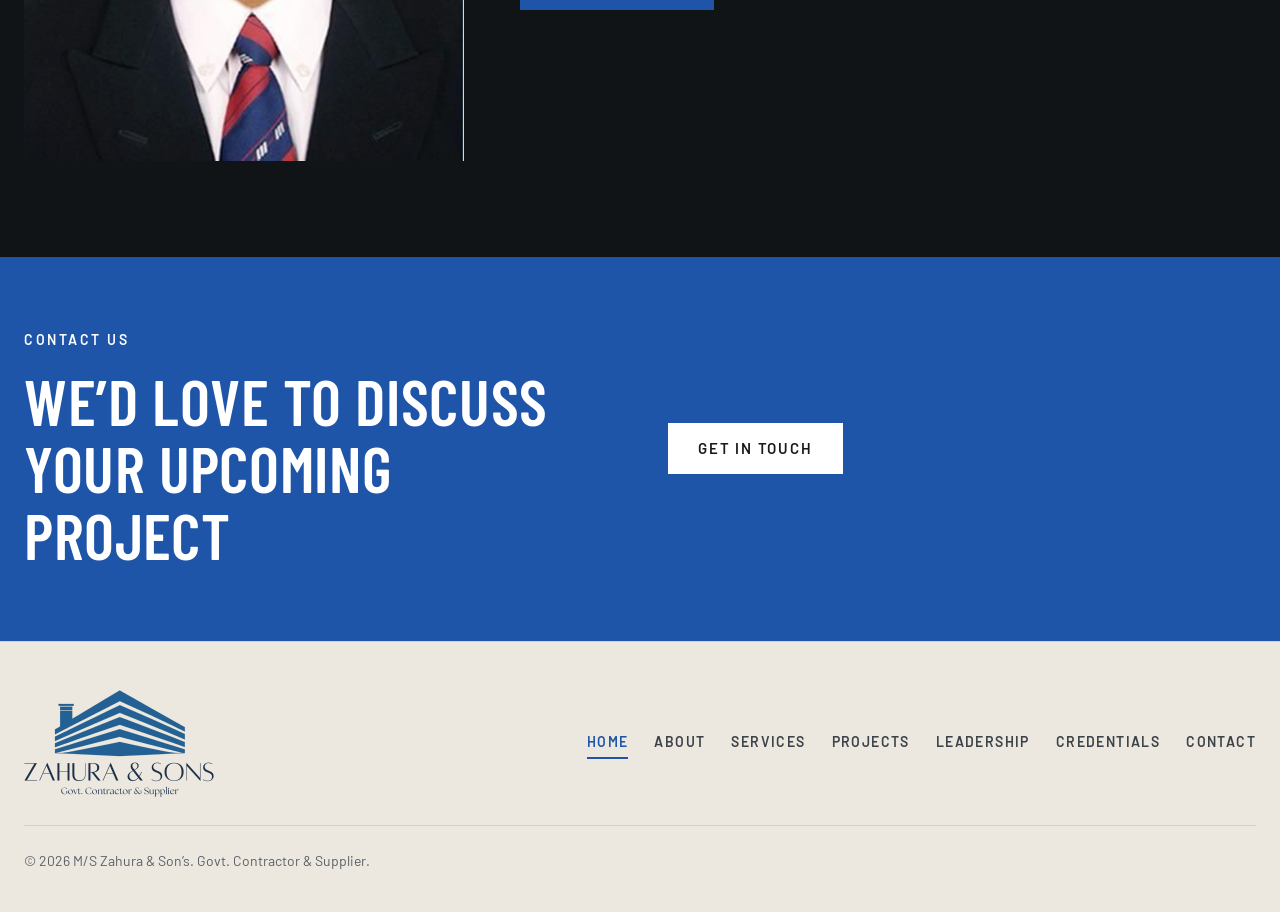
==== commit f559442a: "updated logo and logo position" ====
--- a/index.html
+++ b/index.html
@@ -15,7 +15,7 @@
 <link rel="preconnect" href="https://fonts.gstatic.com" crossorigin>
 <link rel="stylesheet" href="https://fonts.googleapis.com/css2?family=Barlow+Condensed:wght@500;600&amp;family=Barlow:wght@300;400;500;600&amp;display=swap">
 <link rel="preload" as="image" href="images/projects/rspl-health-07.jpg" fetchpriority="high">
-<link rel="stylesheet" href="css/styles.css?v=20261030">
+<link rel="stylesheet" href="css/styles.css?v=20261031">
 </head>
 <body>
 <a class="skip" href="#main">Skip to content</a>
--- a/css/styles.css
+++ b/css/styles.css
@@ -48,14 +48,14 @@
 .links{display:flex;align-items:center;gap:clamp(16px,2vw,34px)}
 .links a{position:relative;font:500 14.5px/1 Barlow,sans-serif;letter-spacing:.1em;text-transform:uppercase;padding:12px 0;border-bottom:2px solid transparent;transition:border-color .25s ease,color .25s ease}
 
-/* Desktop: transparent over the photo with the logo on a white plate, then a solid light bar once you scroll */
+/* Desktop: original-color transparent logo over the photo, then a solid light bar once you scroll */
 @media(min-width:1100px){
   .bar{padding:0 clamp(24px,3.2vw,56px)}
+  .site-header.top .bar{padding:28px clamp(24px,3.2vw,56px) 18px}
   .links a{color:#fff;text-shadow:0 1px 14px rgba(0,0,0,.55)}
   .links a:hover,.links a.on{border-color:var(--sky)}
-  .site-header.top::before{content:"";position:absolute;left:0;right:0;top:0;height:190px;background:linear-gradient(rgba(8,11,14,.6),rgba(8,11,14,0));pointer-events:none}
+  .site-header.top::before{content:"";position:absolute;left:0;right:0;top:0;height:210px;background:linear-gradient(rgba(8,11,14,.6),rgba(8,11,14,0));pointer-events:none}
   .site-header.top .brand{background:transparent;padding:0;box-shadow:none}
-  .site-header.top .brand .logo-stack{filter:brightness(0) invert(1)}
   .site-header:not(.top){background:var(--hdr);box-shadow:0 1px 0 var(--hdr-line),0 10px 28px rgba(16,20,23,.08)}
   .site-header:not(.top) .bar{height:84px}
   .site-header:not(.top) .brand .logo-stack{display:none}
